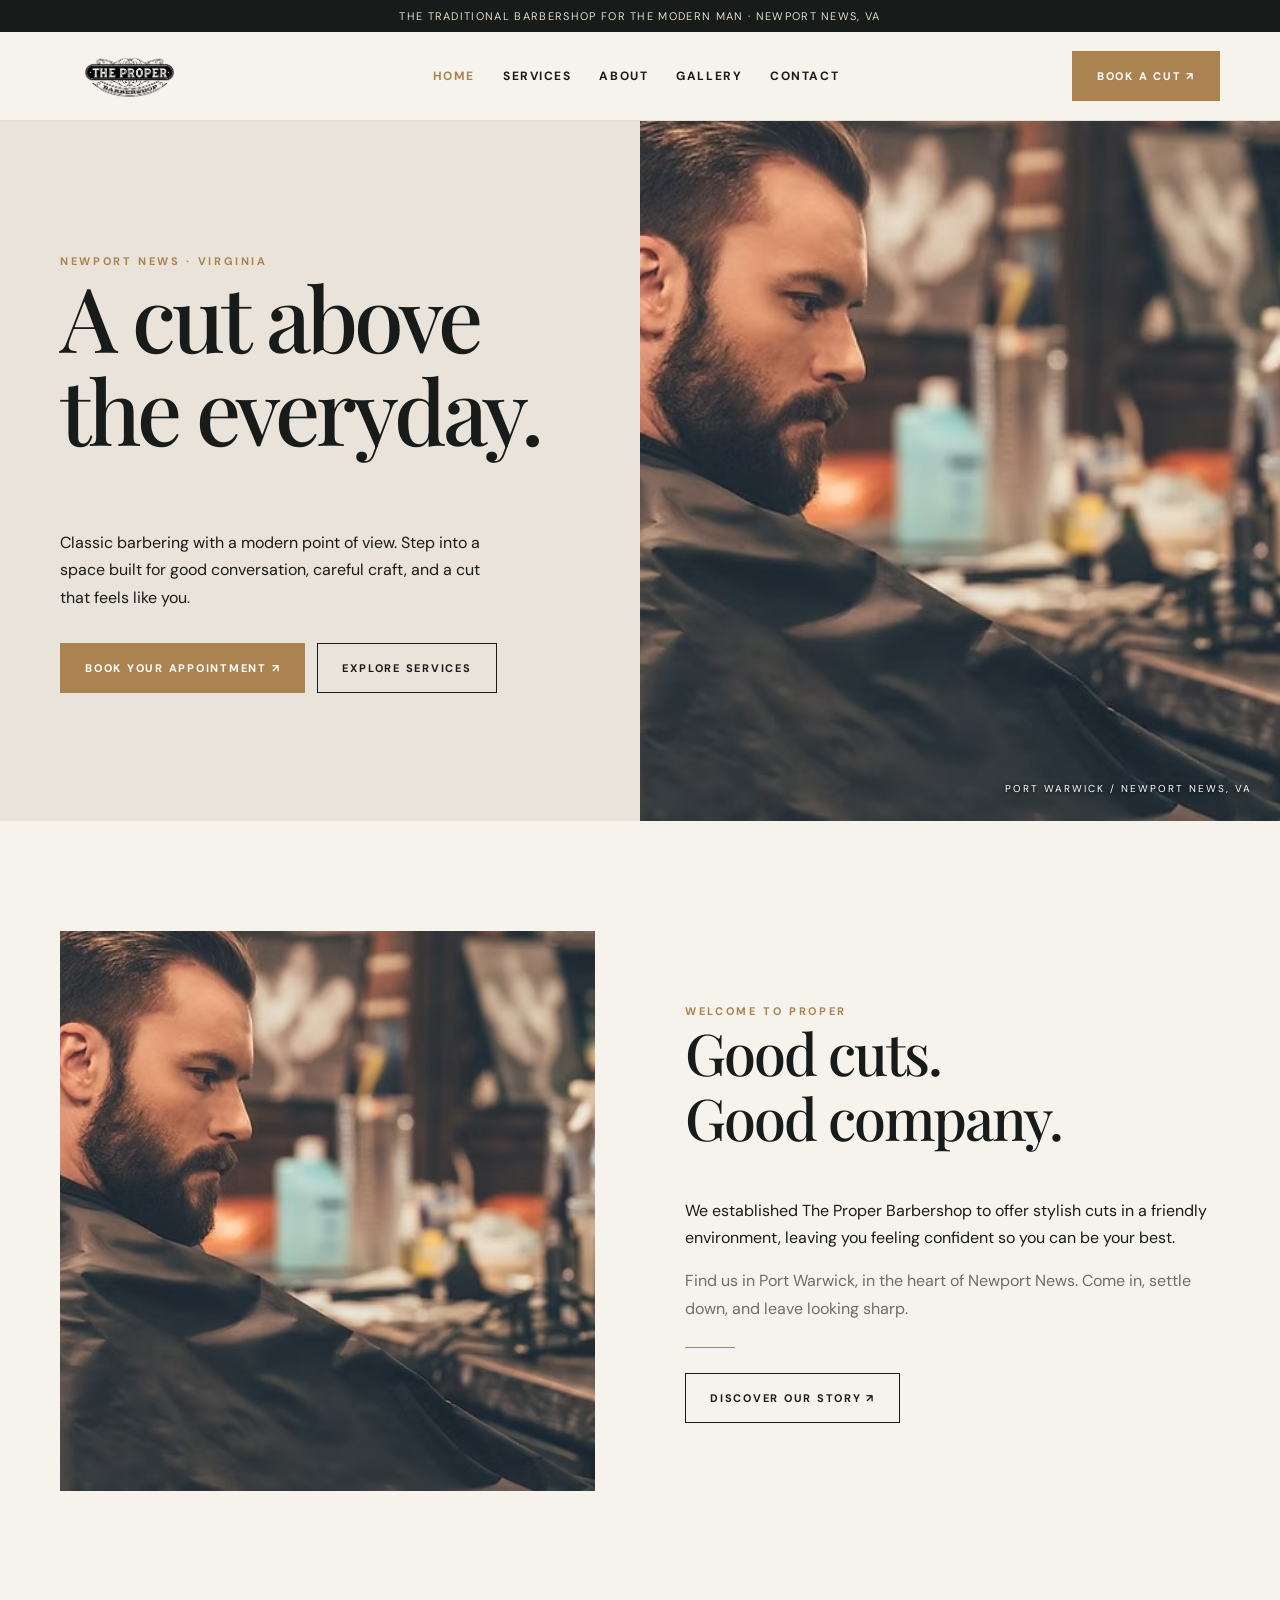
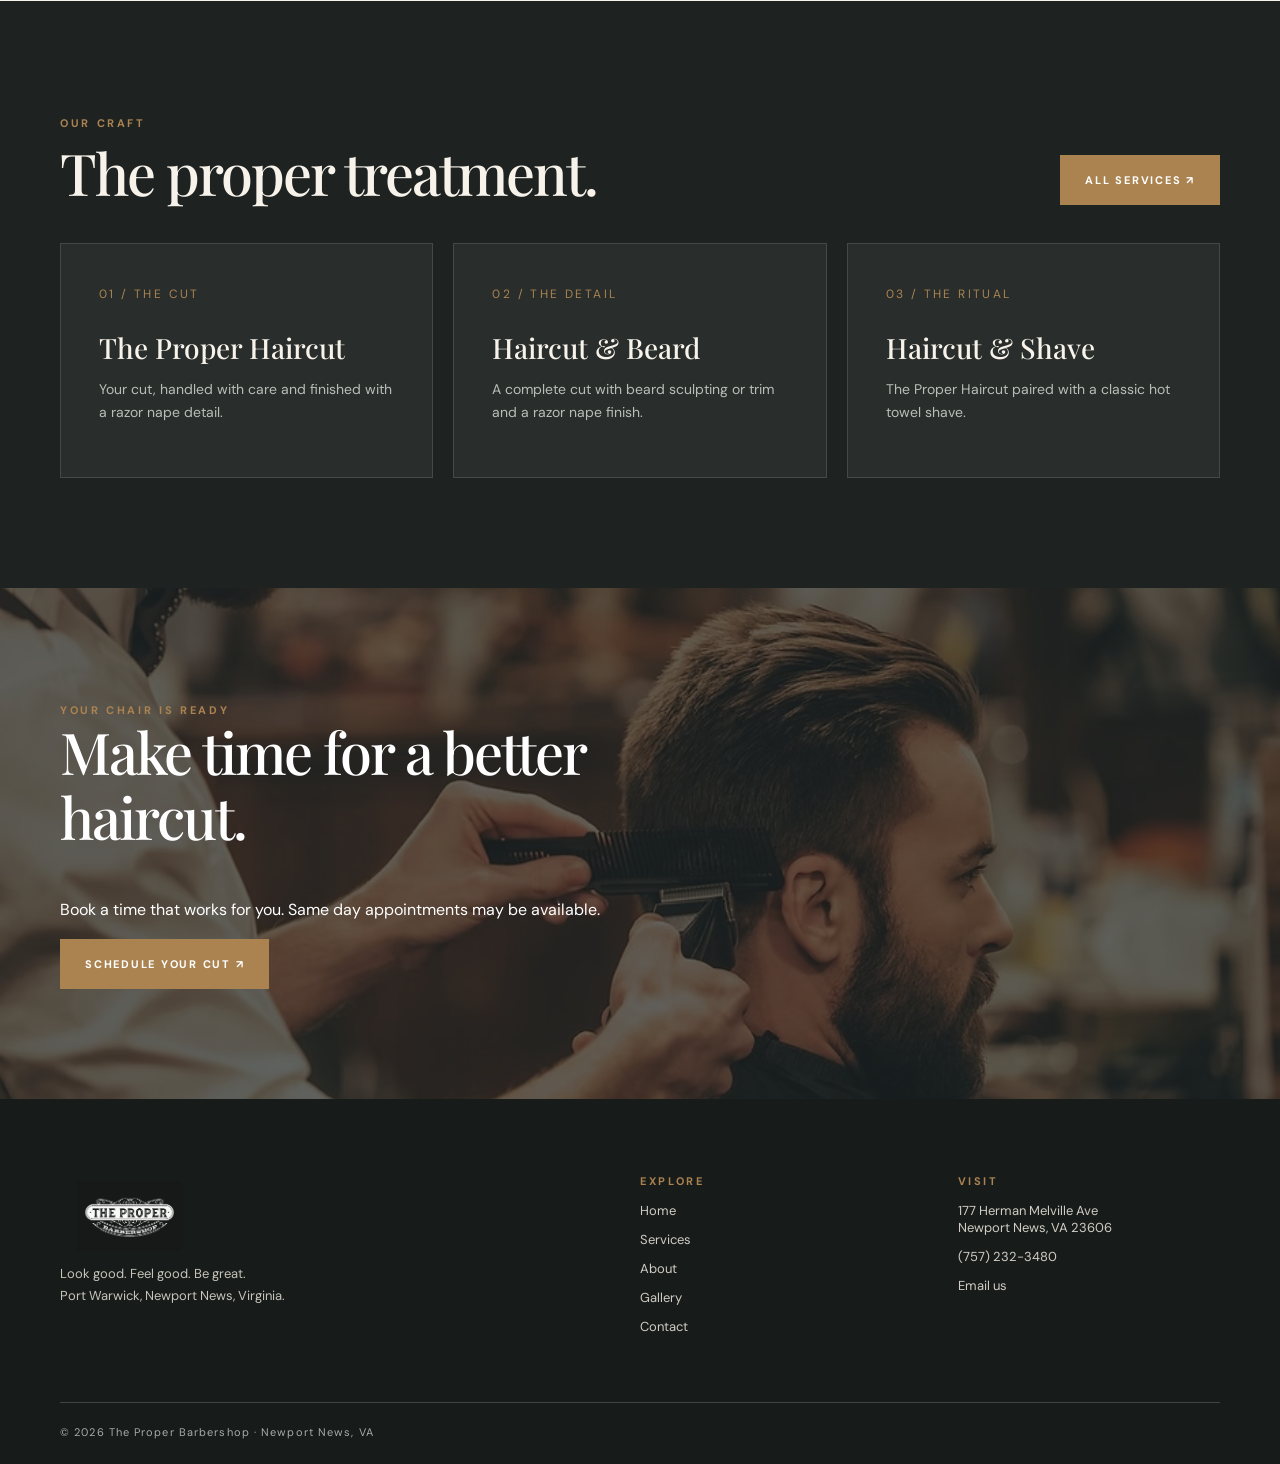
==== proper-barbershop-website/index.html @ 440b11e4 "Add files via upload" ====
<!doctype html><html lang="en"><head><meta charset="utf-8"><meta name="viewport" content="width=device-width,initial-scale=1"><meta name="theme-color" content="#171b1a"><meta name="description" content="The Proper Barbershop in Port Warwick, Newport News, VA. Stylish haircuts, beard sculpting and hot towel shaves in a welcoming space."><title>The Proper Barbershop | Newport News, VA</title><link rel="stylesheet" href="assets/style.css"></head><body><div id="site-header"></div><main><section class="hero"><div class="hero-copy"><div class="intro"><span class="eyebrow">Newport News · Virginia</span><h1>A cut above<br>the everyday.</h1><p>Classic barbering with a modern point of view. Step into a space built for good conversation, careful craft, and a cut that feels like you.</p><div class="actions"><a class="btn" href="https://the-proper-barbershop.square.site/" target="_blank" rel="noopener">Book your appointment ↗</a><a class="btn outline" href="services.html">Explore services</a></div></div></div><div class="hero-photo" role="img" aria-label="Barber working on a haircut"></div></section><section class="section"><div class="container split"><img class="photo" src="assets/man-getting-a-haircut.jpg" alt="Barber working on a haircut" loading="lazy"><div><span class="eyebrow">Welcome to Proper</span><h2>Good cuts.<br>Good company.</h2><p>We established The Proper Barbershop to offer stylish cuts in a friendly environment, leaving you feeling confident so you can be your best.</p><p class="muted">Find us in Port Warwick, in the heart of Newport News. Come in, settle down, and leave looking sharp.</p><div class="rule"></div><a class="btn outline" href="about.html">Discover our story ↗</a></div></div></section><section class="section dark"><div class="container"><div class="section-head"><div><span class="eyebrow">Our craft</span><h2>The proper treatment.</h2></div><a class="btn" href="services.html">All services ↗</a></div><div class="cards"><article class="card"><span class="num">01 / THE CUT</span><h3>The Proper Haircut</h3><p>Your cut, handled with care and finished with a razor nape detail.</p></article><article class="card"><span class="num">02 / THE DETAIL</span><h3>Haircut & Beard</h3><p>A complete cut with beard sculpting or trim and a razor nape finish.</p></article><article class="card"><span class="num">03 / THE RITUAL</span><h3>Haircut & Shave</h3><p>The Proper Haircut paired with a classic hot towel shave.</p></article></div></div></section><section class="banner"><div class="container"><span class="eyebrow">Your chair is ready</span><h2>Make time for a better haircut.</h2><p>Book a time that works for you. Same day appointments may be available.</p><a class="btn" href="https://the-proper-barbershop.square.site/" target="_blank" rel="noopener">Schedule your cut ↗</a></div></section></main><div id="site-footer"></div><script src="assets/site.js"></script></body></html>
---- proper-barbershop-website/assets/style.css ----
@import url('https://fonts.googleapis.com/css2?family=DM+Sans:wght@400;500;600;700&family=Playfair+Display:wght@500;600;700&display=swap');
:root{--ink:#171b1a;--cream:#f6f3ed;--sand:#e8e0d2;--gold:#ab8351;--muted:#6d6d68}*{box-sizing:border-box}html{scroll-behavior:smooth}body{margin:0;background:var(--cream);color:var(--ink);font-family:'DM Sans',Arial,sans-serif}a{color:inherit;text-decoration:none}img{max-width:100%;display:block}button{font:inherit}.container{width:min(1160px,calc(100% - 40px));margin:auto}.eyebrow{text-transform:uppercase;letter-spacing:.24em;font-size:11px;font-weight:700;color:var(--gold)}h1,h2,h3,p{margin-top:0}h1,h2,h3{font-family:'Playfair Display',Georgia,serif;font-weight:500}h1{font-size:clamp(48px,7vw,98px);line-height:1.03;letter-spacing:-.045em}h2{font-size:clamp(36px,4.5vw,62px);line-height:1.12;letter-spacing:-.035em}h3{font-size:28px}p{line-height:1.7}.muted{color:var(--muted)}.topline{background:#171b1a;color:#e5d9c4;text-align:center;padding:9px 15px;font-size:11px;letter-spacing:.12em;text-transform:uppercase}.header{position:relative;z-index:5;background:var(--cream);border-bottom:1px solid #e3ded3}.nav{min-height:88px;display:flex;align-items:center;justify-content:space-between;gap:25px}.brand{display:flex;align-items:center;gap:10px}.brand-mark{width:44px;height:44px;border:1px solid var(--gold);border-radius:50%;display:grid;place-items:center;color:var(--gold);font:25px Georgia,serif}.brand-text{font-family:Georgia,serif;text-transform:uppercase;font-size:17px;letter-spacing:.1em;line-height:1}.brand-text small{display:block;text-align:center;letter-spacing:.27em;font:8px 'DM Sans',sans-serif;margin-top:5px}.links{display:flex;gap:28px;align-items:center}.links a{font-size:12px;text-transform:uppercase;letter-spacing:.13em;font-weight:700}.links a:hover,.links a[aria-current=page]{color:var(--gold)}.btn{display:inline-flex;align-items:center;justify-content:center;gap:15px;background:var(--gold);color:white;padding:17px 24px;border:1px solid var(--gold);font-size:11px;font-weight:700;letter-spacing:.16em;text-transform:uppercase;transition:.2s}.btn:hover{background:#8c693e}.btn.outline{background:transparent;color:var(--ink);border-color:var(--ink)}.btn.outline:hover{background:var(--ink);color:white}.menu{display:none;background:none;border:0;font-size:27px}.hero{min-height:700px;display:grid;grid-template-columns:1fr 1fr}.hero-copy{background:#e9e3d9;display:flex;align-items:center;padding:70px max(35px,calc((100vw - 1160px)/2)) 70px max(35px,calc((100vw - 1160px)/2));padding-right:50px}.hero-copy .intro{max-width:550px}.hero p{max-width:450px}.hero-photo{background:#3c3933 url('man-getting-a-haircut.jpg') center/cover;position:relative}.hero-photo:after{content:'PORT WARWICK  /  NEWPORT NEWS, VA';position:absolute;bottom:26px;right:28px;color:white;letter-spacing:.2em;font-size:10px;text-shadow:0 1px 5px #000}.actions{display:flex;gap:12px;flex-wrap:wrap;margin-top:32px}.section{padding:110px 0}.section.tight{padding:70px 0}.split{display:grid;grid-template-columns:1fr 1fr;gap:90px;align-items:center}.photo{width:100%;height:560px;object-fit:cover;background:#c9bfb1}.photo.short{height:400px}.section-head{display:flex;align-items:end;justify-content:space-between;gap:24px;margin-bottom:38px}.section-head h2{margin:8px 0 0}.dark{background:#1e2322;color:#f7f3eb}.dark .muted{color:#b5b7af}.cards{display:grid;grid-template-columns:repeat(3,1fr);gap:20px}.card{background:#fbfaf7;padding:38px;border:1px solid #e8e3d9}.dark .card{background:#292e2c;border-color:#434944}.card .num{color:var(--gold);letter-spacing:.2em;font-size:12px}.card h3{margin:26px 0 12px}.card p{color:var(--muted);font-size:14px}.dark .card p{color:#babdb7}.rule{width:50px;height:1px;background:var(--gold);margin:25px 0}.banner{background:#b2a390 url('barber-shop-1.jpg') center/cover;padding:110px 0;color:white;position:relative}.banner:before{content:'';position:absolute;inset:0;background:#151815aa}.banner>.container{position:relative}.banner h2{max-width:650px}.pagehero{padding:105px 0 75px;background:#e9e3d9}.pagehero p{max-width:670px}.pagehero h1{margin:15px 0 25px}.list-row{display:grid;grid-template-columns:70px 1fr;gap:20px;padding:35px 0;border-bottom:1px solid #d8d0c3}.list-row h3{margin-bottom:9px}.list-row p{max-width:700px;color:var(--muted);margin:0}.list-row .num{color:var(--gold)}.gallery{display:grid;grid-template-columns:repeat(3,1fr);gap:16px}.gallery img{width:100%;height:350px;object-fit:cover;background:#d2cbc0}.gallery img:first-child{grid-column:span 2;height:450px}.gallery img:nth-child(2){height:450px}.contact-grid{display:grid;grid-template-columns:1fr 1fr;gap:90px}.info-block{padding:22px 0;border-bottom:1px solid #d9d1c4}.info-block a{text-decoration:underline;text-decoration-color:var(--gold);text-underline-offset:5px}.hours{display:grid;grid-template-columns:1fr auto;gap:15px;padding:14px 0;border-bottom:1px solid #d9d1c4}.map{width:100%;min-height:450px;border:0;filter:grayscale(.9)}.footer{background:#171b1a;color:#f3efe7;padding:70px 0 25px}.footer-grid{display:grid;grid-template-columns:2fr 1fr 1fr;gap:55px}.footer a{display:block;margin:12px 0;color:#d1cdc4;font-size:13px}.footer p{font-size:13px;color:#c7c4ba}.footer-bottom{border-top:1px solid #414441;margin-top:55px;padding-top:22px;font-size:11px;letter-spacing:.1em;color:#aaa}.award{background:#e7ddcd;padding:25px 30px;border-left:2px solid var(--gold)}@media(max-width:800px){.links{display:none;position:absolute;top:100%;left:0;right:0;background:var(--cream);padding:24px 20px;flex-direction:column;align-items:stretch;box-shadow:0 15px 25px #0002}.links.open{display:flex}.menu{display:block}.nav>.btn{display:none}.hero{grid-template-columns:1fr}.hero-copy{min-height:520px;padding:70px 25px}.hero-photo{height:430px}.split,.contact-grid{grid-template-columns:1fr;gap:35px}.cards{grid-template-columns:1fr}.gallery{grid-template-columns:1fr 1fr}.gallery img,.gallery img:first-child,.gallery img:nth-child(2){grid-column:auto;height:270px}.footer-grid{grid-template-columns:1fr 1fr}.footer-grid>div:first-child{grid-column:span 2}.section{padding:75px 0}}@media(max-width:520px){.topline{font-size:9px}.gallery{grid-template-columns:1fr}.gallery img,.gallery img:first-child,.gallery img:nth-child(2){height:320px}.section-head{display:block}.section-head .btn{margin-top:20px}.photo{height:390px}.brand-text{font-size:14px}}

.brand-logo{width:138px;height:auto;max-height:70px;object-fit:contain}.footer .brand-logo{filter:invert(1)}.brand{min-width:140px}@media(max-width:520px){.brand-logo{width:115px}}
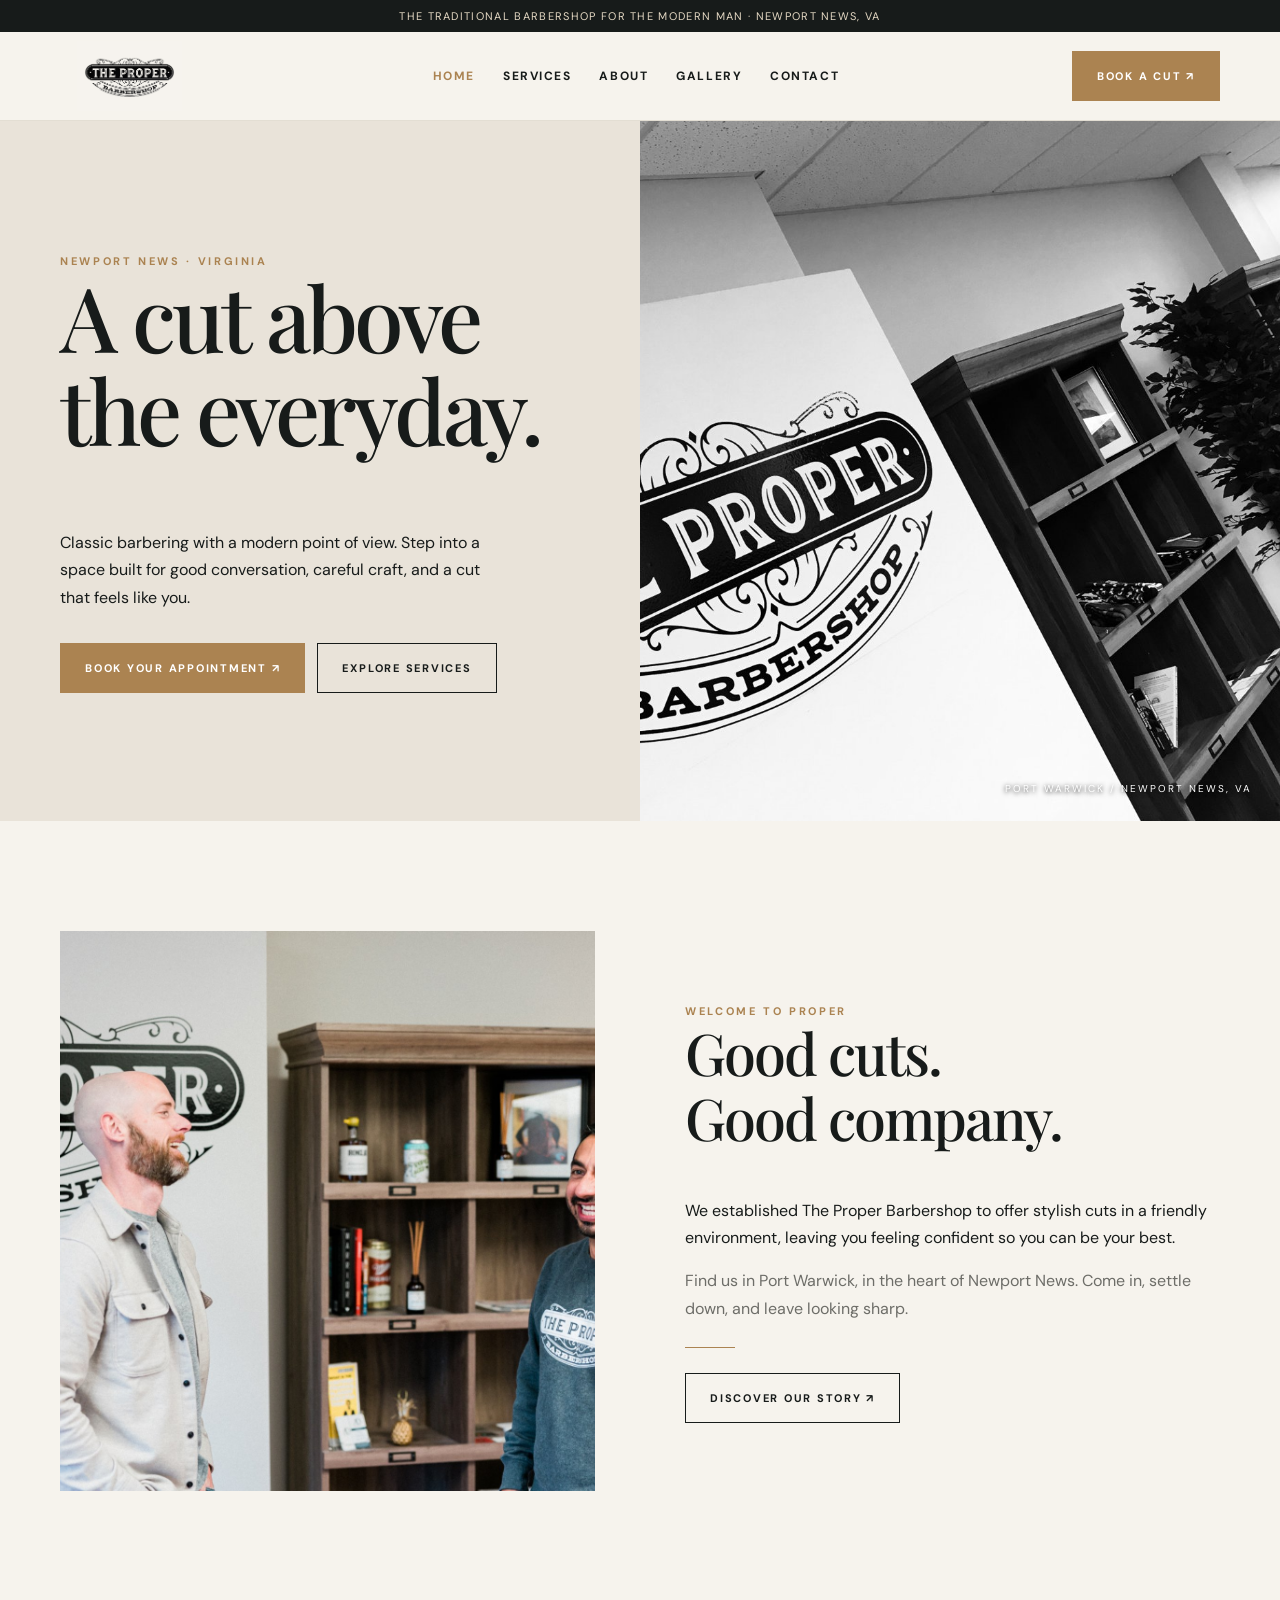
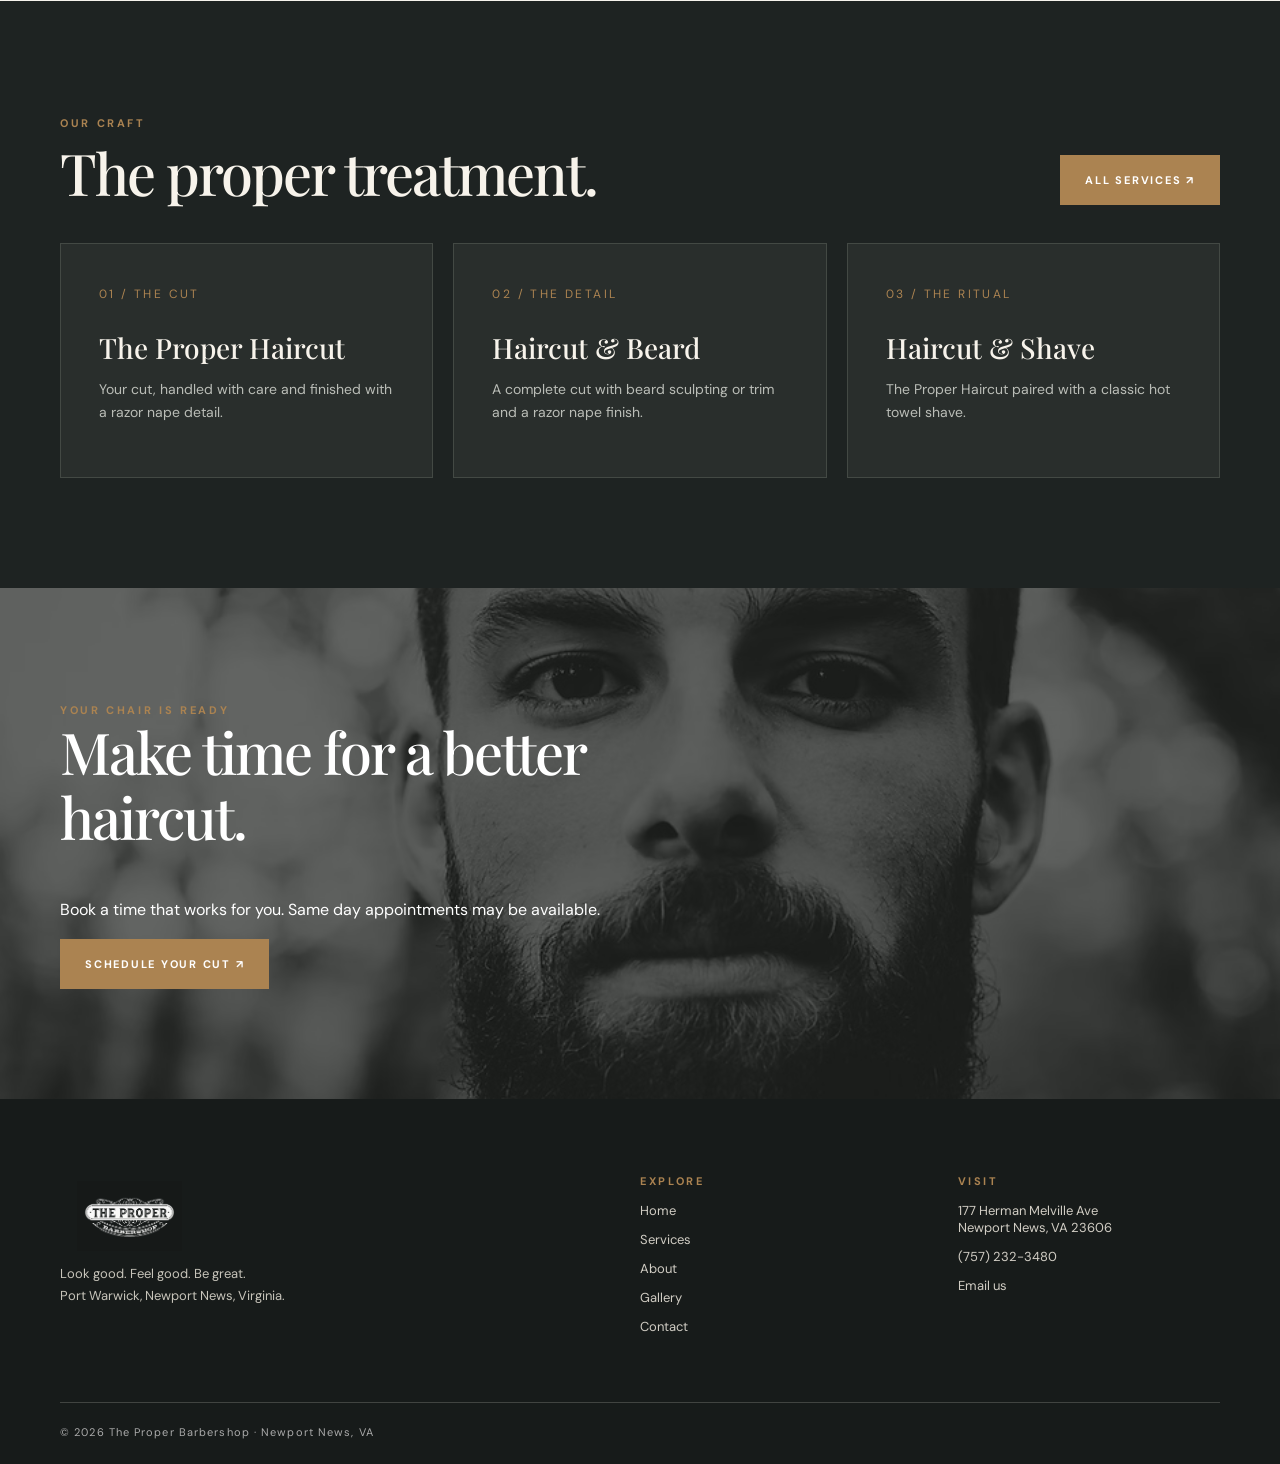
==== commit 24b1578c: "Add files via upload" ====
--- a/proper-barbershop-website/index.html
+++ b/proper-barbershop-website/index.html
@@ -1 +1 @@
-<!doctype html><html lang="en"><head><meta charset="utf-8"><meta name="viewport" content="width=device-width,initial-scale=1"><meta name="theme-color" content="#171b1a"><meta name="description" content="The Proper Barbershop in Port Warwick, Newport News, VA. Stylish haircuts, beard sculpting and hot towel shaves in a welcoming space."><title>The Proper Barbershop | Newport News, VA</title><link rel="stylesheet" href="assets/style.css"></head><body><div id="site-header"></div><main><section class="hero"><div class="hero-copy"><div class="intro"><span class="eyebrow">Newport News · Virginia</span><h1>A cut above<br>the everyday.</h1><p>Classic barbering with a modern point of view. Step into a space built for good conversation, careful craft, and a cut that feels like you.</p><div class="actions"><a class="btn" href="https://the-proper-barbershop.square.site/" target="_blank" rel="noopener">Book your appointment ↗</a><a class="btn outline" href="services.html">Explore services</a></div></div></div><div class="hero-photo" role="img" aria-label="Barber working on a haircut"></div></section><section class="section"><div class="container split"><img class="photo" src="assets/man-getting-a-haircut.jpg" alt="Barber working on a haircut" loading="lazy"><div><span class="eyebrow">Welcome to Proper</span><h2>Good cuts.<br>Good company.</h2><p>We established The Proper Barbershop to offer stylish cuts in a friendly environment, leaving you feeling confident so you can be your best.</p><p class="muted">Find us in Port Warwick, in the heart of Newport News. Come in, settle down, and leave looking sharp.</p><div class="rule"></div><a class="btn outline" href="about.html">Discover our story ↗</a></div></div></section><section class="section dark"><div class="container"><div class="section-head"><div><span class="eyebrow">Our craft</span><h2>The proper treatment.</h2></div><a class="btn" href="services.html">All services ↗</a></div><div class="cards"><article class="card"><span class="num">01 / THE CUT</span><h3>The Proper Haircut</h3><p>Your cut, handled with care and finished with a razor nape detail.</p></article><article class="card"><span class="num">02 / THE DETAIL</span><h3>Haircut & Beard</h3><p>A complete cut with beard sculpting or trim and a razor nape finish.</p></article><article class="card"><span class="num">03 / THE RITUAL</span><h3>Haircut & Shave</h3><p>The Proper Haircut paired with a classic hot towel shave.</p></article></div></div></section><section class="banner"><div class="container"><span class="eyebrow">Your chair is ready</span><h2>Make time for a better haircut.</h2><p>Book a time that works for you. Same day appointments may be available.</p><a class="btn" href="https://the-proper-barbershop.square.site/" target="_blank" rel="noopener">Schedule your cut ↗</a></div></section></main><div id="site-footer"></div><script src="assets/site.js"></script></body></html>
+<!doctype html><html lang="en"><head><meta charset="utf-8"><meta name="viewport" content="width=device-width,initial-scale=1"><meta name="theme-color" content="#171b1a"><meta name="description" content="The Proper Barbershop in Port Warwick, Newport News, VA. Stylish haircuts, beard sculpting and hot towel shaves in a welcoming space."><title>The Proper Barbershop | Newport News, VA</title><link rel="stylesheet" href="assets/style.css"></head><body><div id="site-header"></div><main><section class="hero"><div class="hero-copy"><div class="intro"><span class="eyebrow">Newport News · Virginia</span><h1>A cut above<br>the everyday.</h1><p>Classic barbering with a modern point of view. Step into a space built for good conversation, careful craft, and a cut that feels like you.</p><div class="actions"><a class="btn" href="https://the-proper-barbershop.square.site/" target="_blank" rel="noopener">Book your appointment ↗</a><a class="btn outline" href="services.html">Explore services</a></div></div></div><div class="hero-photo" role="img" aria-label="Barber working on a haircut"></div></section><section class="section"><div class="container split"><img class="photo" src="assets/shop-community.jpg" alt="Barber working on a haircut" loading="lazy"><div><span class="eyebrow">Welcome to Proper</span><h2>Good cuts.<br>Good company.</h2><p>We established The Proper Barbershop to offer stylish cuts in a friendly environment, leaving you feeling confident so you can be your best.</p><p class="muted">Find us in Port Warwick, in the heart of Newport News. Come in, settle down, and leave looking sharp.</p><div class="rule"></div><a class="btn outline" href="about.html">Discover our story ↗</a></div></div></section><section class="section dark"><div class="container"><div class="section-head"><div><span class="eyebrow">Our craft</span><h2>The proper treatment.</h2></div><a class="btn" href="services.html">All services ↗</a></div><div class="cards"><article class="card"><span class="num">01 / THE CUT</span><h3>The Proper Haircut</h3><p>Your cut, handled with care and finished with a razor nape detail.</p></article><article class="card"><span class="num">02 / THE DETAIL</span><h3>Haircut & Beard</h3><p>A complete cut with beard sculpting or trim and a razor nape finish.</p></article><article class="card"><span class="num">03 / THE RITUAL</span><h3>Haircut & Shave</h3><p>The Proper Haircut paired with a classic hot towel shave.</p></article></div></div></section><section class="banner home-banner"><div class="container"><span class="eyebrow">Your chair is ready</span><h2>Make time for a better haircut.</h2><p>Book a time that works for you. Same day appointments may be available.</p><a class="btn" href="https://the-proper-barbershop.square.site/" target="_blank" rel="noopener">Schedule your cut ↗</a></div></section></main><div id="site-footer"></div><script src="assets/site.js"></script></body></html>
--- a/proper-barbershop-website/assets/style.css
+++ b/proper-barbershop-website/assets/style.css
@@ -1,4 +1,6 @@
 @import url('https://fonts.googleapis.com/css2?family=DM+Sans:wght@400;500;600;700&family=Playfair+Display:wght@500;600;700&display=swap');
-:root{--ink:#171b1a;--cream:#f6f3ed;--sand:#e8e0d2;--gold:#ab8351;--muted:#6d6d68}*{box-sizing:border-box}html{scroll-behavior:smooth}body{margin:0;background:var(--cream);color:var(--ink);font-family:'DM Sans',Arial,sans-serif}a{color:inherit;text-decoration:none}img{max-width:100%;display:block}button{font:inherit}.container{width:min(1160px,calc(100% - 40px));margin:auto}.eyebrow{text-transform:uppercase;letter-spacing:.24em;font-size:11px;font-weight:700;color:var(--gold)}h1,h2,h3,p{margin-top:0}h1,h2,h3{font-family:'Playfair Display',Georgia,serif;font-weight:500}h1{font-size:clamp(48px,7vw,98px);line-height:1.03;letter-spacing:-.045em}h2{font-size:clamp(36px,4.5vw,62px);line-height:1.12;letter-spacing:-.035em}h3{font-size:28px}p{line-height:1.7}.muted{color:var(--muted)}.topline{background:#171b1a;color:#e5d9c4;text-align:center;padding:9px 15px;font-size:11px;letter-spacing:.12em;text-transform:uppercase}.header{position:relative;z-index:5;background:var(--cream);border-bottom:1px solid #e3ded3}.nav{min-height:88px;display:flex;align-items:center;justify-content:space-between;gap:25px}.brand{display:flex;align-items:center;gap:10px}.brand-mark{width:44px;height:44px;border:1px solid var(--gold);border-radius:50%;display:grid;place-items:center;color:var(--gold);font:25px Georgia,serif}.brand-text{font-family:Georgia,serif;text-transform:uppercase;font-size:17px;letter-spacing:.1em;line-height:1}.brand-text small{display:block;text-align:center;letter-spacing:.27em;font:8px 'DM Sans',sans-serif;margin-top:5px}.links{display:flex;gap:28px;align-items:center}.links a{font-size:12px;text-transform:uppercase;letter-spacing:.13em;font-weight:700}.links a:hover,.links a[aria-current=page]{color:var(--gold)}.btn{display:inline-flex;align-items:center;justify-content:center;gap:15px;background:var(--gold);color:white;padding:17px 24px;border:1px solid var(--gold);font-size:11px;font-weight:700;letter-spacing:.16em;text-transform:uppercase;transition:.2s}.btn:hover{background:#8c693e}.btn.outline{background:transparent;color:var(--ink);border-color:var(--ink)}.btn.outline:hover{background:var(--ink);color:white}.menu{display:none;background:none;border:0;font-size:27px}.hero{min-height:700px;display:grid;grid-template-columns:1fr 1fr}.hero-copy{background:#e9e3d9;display:flex;align-items:center;padding:70px max(35px,calc((100vw - 1160px)/2)) 70px max(35px,calc((100vw - 1160px)/2));padding-right:50px}.hero-copy .intro{max-width:550px}.hero p{max-width:450px}.hero-photo{background:#3c3933 url('man-getting-a-haircut.jpg') center/cover;position:relative}.hero-photo:after{content:'PORT WARWICK  /  NEWPORT NEWS, VA';position:absolute;bottom:26px;right:28px;color:white;letter-spacing:.2em;font-size:10px;text-shadow:0 1px 5px #000}.actions{display:flex;gap:12px;flex-wrap:wrap;margin-top:32px}.section{padding:110px 0}.section.tight{padding:70px 0}.split{display:grid;grid-template-columns:1fr 1fr;gap:90px;align-items:center}.photo{width:100%;height:560px;object-fit:cover;background:#c9bfb1}.photo.short{height:400px}.section-head{display:flex;align-items:end;justify-content:space-between;gap:24px;margin-bottom:38px}.section-head h2{margin:8px 0 0}.dark{background:#1e2322;color:#f7f3eb}.dark .muted{color:#b5b7af}.cards{display:grid;grid-template-columns:repeat(3,1fr);gap:20px}.card{background:#fbfaf7;padding:38px;border:1px solid #e8e3d9}.dark .card{background:#292e2c;border-color:#434944}.card .num{color:var(--gold);letter-spacing:.2em;font-size:12px}.card h3{margin:26px 0 12px}.card p{color:var(--muted);font-size:14px}.dark .card p{color:#babdb7}.rule{width:50px;height:1px;background:var(--gold);margin:25px 0}.banner{background:#b2a390 url('barber-shop-1.jpg') center/cover;padding:110px 0;color:white;position:relative}.banner:before{content:'';position:absolute;inset:0;background:#151815aa}.banner>.container{position:relative}.banner h2{max-width:650px}.pagehero{padding:105px 0 75px;background:#e9e3d9}.pagehero p{max-width:670px}.pagehero h1{margin:15px 0 25px}.list-row{display:grid;grid-template-columns:70px 1fr;gap:20px;padding:35px 0;border-bottom:1px solid #d8d0c3}.list-row h3{margin-bottom:9px}.list-row p{max-width:700px;color:var(--muted);margin:0}.list-row .num{color:var(--gold)}.gallery{display:grid;grid-template-columns:repeat(3,1fr);gap:16px}.gallery img{width:100%;height:350px;object-fit:cover;background:#d2cbc0}.gallery img:first-child{grid-column:span 2;height:450px}.gallery img:nth-child(2){height:450px}.contact-grid{display:grid;grid-template-columns:1fr 1fr;gap:90px}.info-block{padding:22px 0;border-bottom:1px solid #d9d1c4}.info-block a{text-decoration:underline;text-decoration-color:var(--gold);text-underline-offset:5px}.hours{display:grid;grid-template-columns:1fr auto;gap:15px;padding:14px 0;border-bottom:1px solid #d9d1c4}.map{width:100%;min-height:450px;border:0;filter:grayscale(.9)}.footer{background:#171b1a;color:#f3efe7;padding:70px 0 25px}.footer-grid{display:grid;grid-template-columns:2fr 1fr 1fr;gap:55px}.footer a{display:block;margin:12px 0;color:#d1cdc4;font-size:13px}.footer p{font-size:13px;color:#c7c4ba}.footer-bottom{border-top:1px solid #414441;margin-top:55px;padding-top:22px;font-size:11px;letter-spacing:.1em;color:#aaa}.award{background:#e7ddcd;padding:25px 30px;border-left:2px solid var(--gold)}@media(max-width:800px){.links{display:none;position:absolute;top:100%;left:0;right:0;background:var(--cream);padding:24px 20px;flex-direction:column;align-items:stretch;box-shadow:0 15px 25px #0002}.links.open{display:flex}.menu{display:block}.nav>.btn{display:none}.hero{grid-template-columns:1fr}.hero-copy{min-height:520px;padding:70px 25px}.hero-photo{height:430px}.split,.contact-grid{grid-template-columns:1fr;gap:35px}.cards{grid-template-columns:1fr}.gallery{grid-template-columns:1fr 1fr}.gallery img,.gallery img:first-child,.gallery img:nth-child(2){grid-column:auto;height:270px}.footer-grid{grid-template-columns:1fr 1fr}.footer-grid>div:first-child{grid-column:span 2}.section{padding:75px 0}}@media(max-width:520px){.topline{font-size:9px}.gallery{grid-template-columns:1fr}.gallery img,.gallery img:first-child,.gallery img:nth-child(2){height:320px}.section-head{display:block}.section-head .btn{margin-top:20px}.photo{height:390px}.brand-text{font-size:14px}}
+:root{--ink:#171b1a;--cream:#f6f3ed;--sand:#e8e0d2;--gold:#ab8351;--muted:#6d6d68}*{box-sizing:border-box}html{scroll-behavior:smooth}body{margin:0;background:var(--cream);color:var(--ink);font-family:'DM Sans',Arial,sans-serif}a{color:inherit;text-decoration:none}img{max-width:100%;display:block}button{font:inherit}.container{width:min(1160px,calc(100% - 40px));margin:auto}.eyebrow{text-transform:uppercase;letter-spacing:.24em;font-size:11px;font-weight:700;color:var(--gold)}h1,h2,h3,p{margin-top:0}h1,h2,h3{font-family:'Playfair Display',Georgia,serif;font-weight:500}h1{font-size:clamp(48px,7vw,98px);line-height:1.03;letter-spacing:-.045em}h2{font-size:clamp(36px,4.5vw,62px);line-height:1.12;letter-spacing:-.035em}h3{font-size:28px}p{line-height:1.7}.muted{color:var(--muted)}.topline{background:#171b1a;color:#e5d9c4;text-align:center;padding:9px 15px;font-size:11px;letter-spacing:.12em;text-transform:uppercase}.header{position:relative;z-index:5;background:var(--cream);border-bottom:1px solid #e3ded3}.nav{min-height:88px;display:flex;align-items:center;justify-content:space-between;gap:25px}.brand{display:flex;align-items:center;gap:10px}.brand-mark{width:44px;height:44px;border:1px solid var(--gold);border-radius:50%;display:grid;place-items:center;color:var(--gold);font:25px Georgia,serif}.brand-text{font-family:Georgia,serif;text-transform:uppercase;font-size:17px;letter-spacing:.1em;line-height:1}.brand-text small{display:block;text-align:center;letter-spacing:.27em;font:8px 'DM Sans',sans-serif;margin-top:5px}.links{display:flex;gap:28px;align-items:center}.links a{font-size:12px;text-transform:uppercase;letter-spacing:.13em;font-weight:700}.links a:hover,.links a[aria-current=page]{color:var(--gold)}.btn{display:inline-flex;align-items:center;justify-content:center;gap:15px;background:var(--gold);color:white;padding:17px 24px;border:1px solid var(--gold);font-size:11px;font-weight:700;letter-spacing:.16em;text-transform:uppercase;transition:.2s}.btn:hover{background:#8c693e}.btn.outline{background:transparent;color:var(--ink);border-color:var(--ink)}.btn.outline:hover{background:var(--ink);color:white}.menu{display:none;background:none;border:0;font-size:27px}.hero{min-height:700px;display:grid;grid-template-columns:1fr 1fr}.hero-copy{background:#e9e3d9;display:flex;align-items:center;padding:70px max(35px,calc((100vw - 1160px)/2)) 70px max(35px,calc((100vw - 1160px)/2));padding-right:50px}.hero-copy .intro{max-width:550px}.hero p{max-width:450px}.hero-photo{background:#3c3933 url('shop-interior.jpg') center/cover;position:relative}.hero-photo:after{content:'PORT WARWICK  /  NEWPORT NEWS, VA';position:absolute;bottom:26px;right:28px;color:white;letter-spacing:.2em;font-size:10px;text-shadow:0 1px 5px #000}.actions{display:flex;gap:12px;flex-wrap:wrap;margin-top:32px}.section{padding:110px 0}.section.tight{padding:70px 0}.split{display:grid;grid-template-columns:1fr 1fr;gap:90px;align-items:center}.photo{width:100%;height:560px;object-fit:cover;background:#c9bfb1}.photo.short{height:400px}.section-head{display:flex;align-items:end;justify-content:space-between;gap:24px;margin-bottom:38px}.section-head h2{margin:8px 0 0}.dark{background:#1e2322;color:#f7f3eb}.dark .muted{color:#b5b7af}.cards{display:grid;grid-template-columns:repeat(3,1fr);gap:20px}.card{background:#fbfaf7;padding:38px;border:1px solid #e8e3d9}.dark .card{background:#292e2c;border-color:#434944}.card .num{color:var(--gold);letter-spacing:.2em;font-size:12px}.card h3{margin:26px 0 12px}.card p{color:var(--muted);font-size:14px}.dark .card p{color:#babdb7}.rule{width:50px;height:1px;background:var(--gold);margin:25px 0}.banner{background:#b2a390 url('hipster.jpg') center/cover;padding:110px 0;color:white;position:relative}.banner:before{content:'';position:absolute;inset:0;background:#151815aa}.banner>.container{position:relative}.banner h2{max-width:650px}.pagehero{padding:105px 0 75px;background:#e9e3d9}.pagehero p{max-width:670px}.pagehero h1{margin:15px 0 25px}.list-row{display:grid;grid-template-columns:70px 1fr;gap:20px;padding:35px 0;border-bottom:1px solid #d8d0c3}.list-row h3{margin-bottom:9px}.list-row p{max-width:700px;color:var(--muted);margin:0}.list-row .num{color:var(--gold)}.gallery{display:grid;grid-template-columns:repeat(3,1fr);gap:16px}.gallery img{width:100%;height:350px;object-fit:cover;background:#d2cbc0}.gallery img:first-child{grid-column:span 2;height:450px}.gallery img:nth-child(2){height:450px}.contact-grid{display:grid;grid-template-columns:1fr 1fr;gap:90px}.info-block{padding:22px 0;border-bottom:1px solid #d9d1c4}.info-block a{text-decoration:underline;text-decoration-color:var(--gold);text-underline-offset:5px}.hours{display:grid;grid-template-columns:1fr auto;gap:15px;padding:14px 0;border-bottom:1px solid #d9d1c4}.map{width:100%;min-height:450px;border:0;filter:grayscale(.9)}.footer{background:#171b1a;color:#f3efe7;padding:70px 0 25px}.footer-grid{display:grid;grid-template-columns:2fr 1fr 1fr;gap:55px}.footer a{display:block;margin:12px 0;color:#d1cdc4;font-size:13px}.footer p{font-size:13px;color:#c7c4ba}.footer-bottom{border-top:1px solid #414441;margin-top:55px;padding-top:22px;font-size:11px;letter-spacing:.1em;color:#aaa}.award{background:#e7ddcd;padding:25px 30px;border-left:2px solid var(--gold)}@media(max-width:800px){.links{display:none;position:absolute;top:100%;left:0;right:0;background:var(--cream);padding:24px 20px;flex-direction:column;align-items:stretch;box-shadow:0 15px 25px #0002}.links.open{display:flex}.menu{display:block}.nav>.btn{display:none}.hero{grid-template-columns:1fr}.hero-copy{min-height:520px;padding:70px 25px}.hero-photo{height:430px}.split,.contact-grid{grid-template-columns:1fr;gap:35px}.cards{grid-template-columns:1fr}.gallery{grid-template-columns:1fr 1fr}.gallery img,.gallery img:first-child,.gallery img:nth-child(2){grid-column:auto;height:270px}.footer-grid{grid-template-columns:1fr 1fr}.footer-grid>div:first-child{grid-column:span 2}.section{padding:75px 0}}@media(max-width:520px){.topline{font-size:9px}.gallery{grid-template-columns:1fr}.gallery img,.gallery img:first-child,.gallery img:nth-child(2){height:320px}.section-head{display:block}.section-head .btn{margin-top:20px}.photo{height:390px}.brand-text{font-size:14px}}
 
 .brand-logo{width:138px;height:auto;max-height:70px;object-fit:contain}.footer .brand-logo{filter:invert(1)}.brand{min-width:140px}@media(max-width:520px){.brand-logo{width:115px}}
+
+.banner.service-banner{background-image:url("handsome-young-guy.jpg");background-position:center 40%}.banner.about-banner{background-image:url("male-haircut.jpg");background-position:center 48%}.gallery img{object-position:center}.gallery img.portrait{object-position:center 30%}
